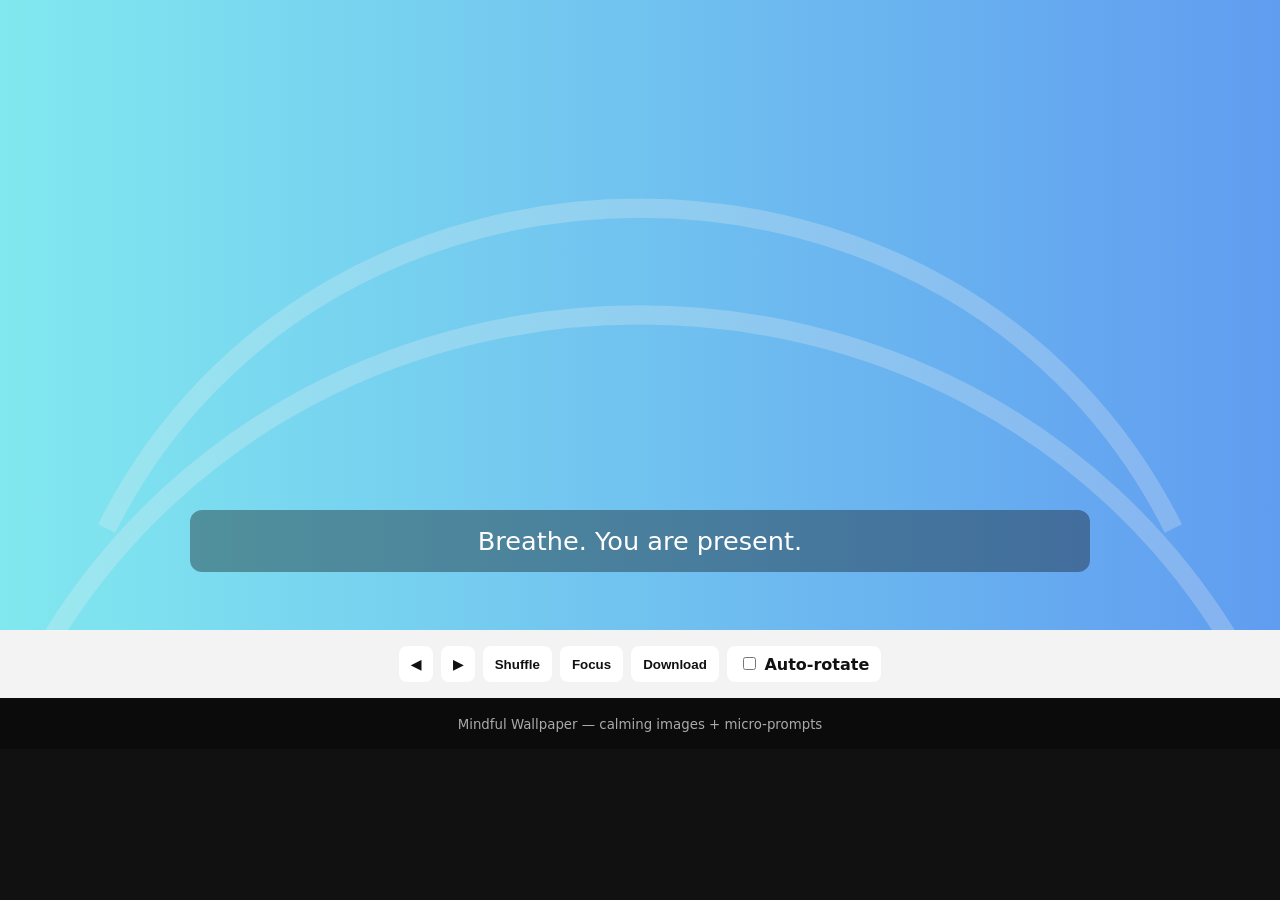
==== mindful-wallpaper/index.html @ 7bcd2928 "Add mindful-wallpaper scaffold" ====
<!doctype html>
<html lang="en">
<head>
  <meta charset="utf-8" />
  <meta name="viewport" content="width=device-width,initial-scale=1" />
  <title>Mindful Wallpaper</title>
  <link rel="stylesheet" href="styles.css" />
</head>
<body>
  <main class="app" id="app">
    <div class="wallpaper" id="wallpaper">
      <img id="bgImage" src="images/1.svg" alt="Calming background image" />
      <div class="overlay" id="overlay">
        <blockquote id="quote" class="quote" aria-live="polite"></blockquote>
      </div>
    </div>

    <nav class="controls" aria-label="Wallpaper controls">
      <button id="prevBtn" aria-label="Previous image">◀</button>
      <button id="nextBtn" aria-label="Next image">▶</button>
      <button id="shuffleBtn" aria-label="Shuffle images">Shuffle</button>
      <button id="focusBtn" aria-pressed="false" aria-label="Toggle focus mode">Focus</button>
      <button id="downloadBtn" aria-label="Download current image">Download</button>
      <label class="auto-rotate">
        <input id="autoToggle" type="checkbox" /> Auto-rotate
      </label>
    </nav>

    <footer class="footer">
      <small>Mindful Wallpaper — calming images + micro-prompts</small>
    </footer>
  </main>

  <script src="scripts.js" defer></script>
</body>
</html>
---- mindful-wallpaper/styles.css ----
:root{
  --control-bg: rgba(255,255,255,0.95);
  --overlay-bg: linear-gradient(to bottom, rgba(0,0,0,0.35), rgba(0,0,0,0.45));
  --accent: #3b82f6;
  --font-sans: system-ui, -apple-system, "Segoe UI", Roboto, "Helvetica Neue", Arial;
}

*{box-sizing:border-box}
html,body,#app{height:100%;margin:0;font-family:var(--font-sans);background:#111;color:#fff}

.wallpaper{
  position:relative;
  height:70vh;
  display:flex;
  align-items:center;
  justify-content:center;
  overflow:hidden;
  background:#000;
}

.wallpaper img{
  width:100%;
  height:100%;
  object-fit:cover;
  display:block;
  filter:brightness(0.94);
  transition:opacity 400ms ease;
}

.overlay{
  position:absolute;
  inset:0;
  display:flex;
  align-items:flex-end;
  justify-content:center;
  padding:2rem;
  background:transparent;
  pointer-events:none;
}

.quote{
  max-width:900px;
  width:100%;
  color:#fff;
  font-size:clamp(1rem, 2.5vw, 1.6rem);
  text-align:center;
  background:rgba(0,0,0,0.35);
  padding:1rem 1.25rem;
  border-radius:12px;
  pointer-events:auto;
}

.controls{
  display:flex;
  gap:.5rem;
  padding:1rem;
  justify-content:center;
  flex-wrap:wrap;
  background:var(--control-bg);
}

.controls button, .controls label{
  border:0;
  padding:.5rem .75rem;
  border-radius:8px;
  background:#fff;
  color:#111;
  cursor:pointer;
  font-weight:600;
}

.controls button:focus{outline:3px solid var(--accent)}
.footer{padding:1rem;text-align:center;color:#aaa;background:#0b0b0b}
.hidden { display:none !important; }
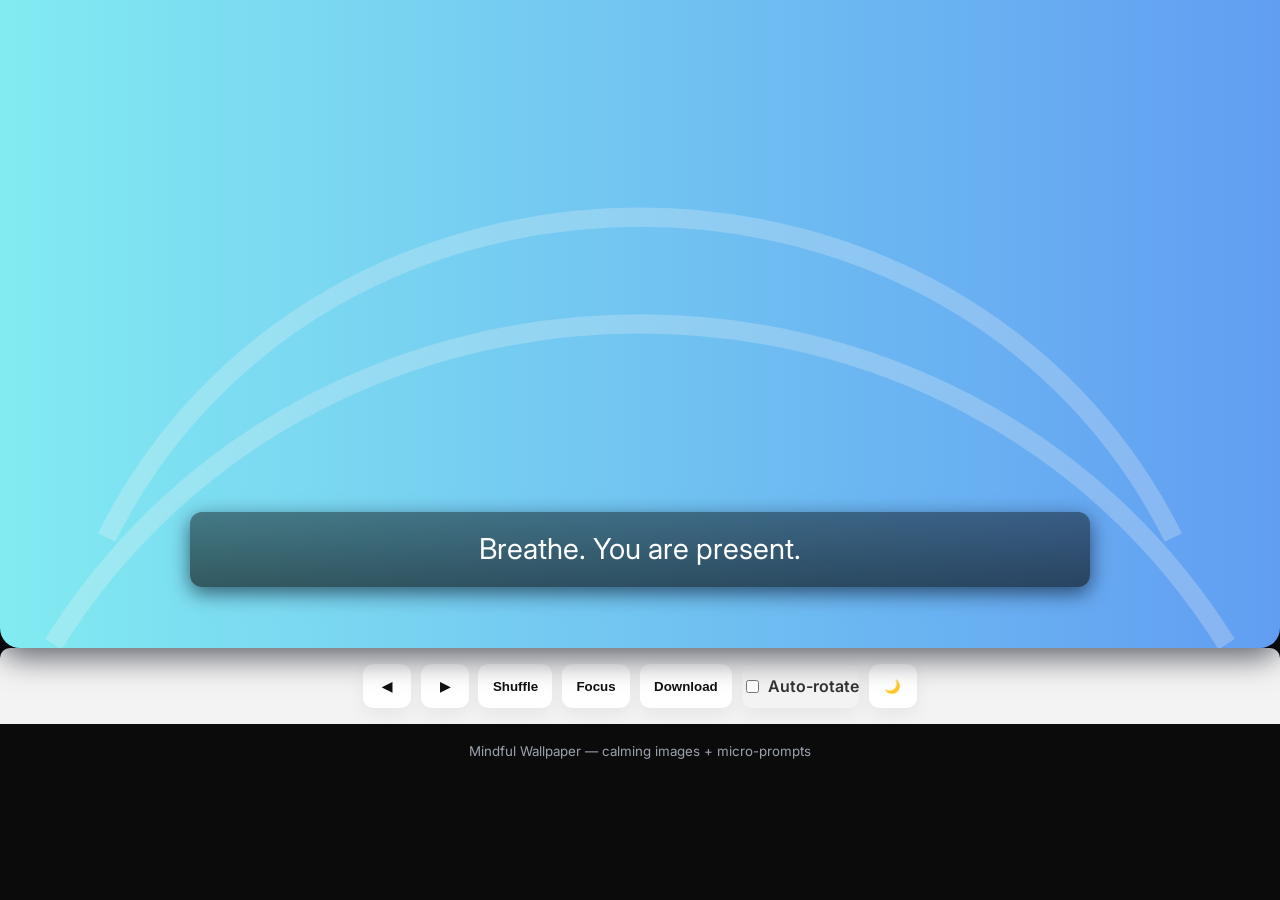
==== commit 7486de0a: "UI improvements: typography, theme toggle, styles, responsive tweaks" ====
--- a/mindful-wallpaper/index.html
+++ b/mindful-wallpaper/index.html
@@ -4,6 +4,10 @@
   <meta charset="utf-8" />
   <meta name="viewport" content="width=device-width,initial-scale=1" />
   <title>Mindful Wallpaper</title>
+  <!-- Fonts and styles -->
+  <link rel="preconnect" href="https://fonts.googleapis.com">
+  <link rel="preconnect" href="https://fonts.gstatic.com" crossorigin>
+  <link href="https://fonts.googleapis.com/css2?family=Inter:wght@300;400;600;700&display=swap" rel="stylesheet">
   <link rel="stylesheet" href="styles.css" />
 </head>
 <body>
@@ -24,6 +28,7 @@
       <label class="auto-rotate">
         <input id="autoToggle" type="checkbox" /> Auto-rotate
       </label>
+      <button id="themeBtn" aria-pressed="false" aria-label="Toggle light/dark theme">🌙</button>
     </nav>
 
     <footer class="footer">
--- a/mindful-wallpaper/styles.css
+++ b/mindful-wallpaper/styles.css
@@ -1,21 +1,30 @@
 :root{
+  --bg:#0b0b0b;
   --control-bg: rgba(255,255,255,0.95);
-  --overlay-bg: linear-gradient(to bottom, rgba(0,0,0,0.35), rgba(0,0,0,0.45));
+  --overlay-dark: linear-gradient(to bottom, rgba(0,0,0,0.45), rgba(0,0,0,0.6));
+  --overlay-light: linear-gradient(to bottom, rgba(255,255,255,0.18), rgba(255,255,255,0.08));
   --accent: #3b82f6;
-  --font-sans: system-ui, -apple-system, "Segoe UI", Roboto, "Helvetica Neue", Arial;
+  --muted: #9ca3af;
+  --radius: 12px;
+  --font-sans: 'Inter', system-ui, -apple-system, "Segoe UI", Roboto, "Helvetica Neue", Arial;
+  --control-height: 44px;
+  --control-gap: .6rem;
 }
 
 *{box-sizing:border-box}
-html,body,#app{height:100%;margin:0;font-family:var(--font-sans);background:#111;color:#fff}
+html,body,#app{height:100%;margin:0;font-family:var(--font-sans);background:var(--bg);color:#fff;-webkit-font-smoothing:antialiased}
 
 .wallpaper{
   position:relative;
-  height:70vh;
+  height:72vh;
   display:flex;
   align-items:center;
   justify-content:center;
   overflow:hidden;
   background:#000;
+  border-bottom-left-radius: 20px;
+  border-bottom-right-radius: 20px;
+  box-shadow: 0 10px 30px rgba(2,6,23,0.6);
 }
 
 .wallpaper img{
@@ -23,8 +32,13 @@
   height:100%;
   object-fit:cover;
   display:block;
-  filter:brightness(0.94);
-  transition:opacity 400ms ease;
+  filter:brightness(0.95);
+  transition:opacity 420ms cubic-bezier(.2,.9,.2,1), transform 420ms ease;
+}
+
+/* subtle parallax feel for image when hovering (will not run if reduced-motion) */
+@media (prefers-reduced-motion: no-preference) {
+  .wallpaper:hover img{ transform: scale(1.02) translateY(-4px); }
 }
 
 .overlay{
@@ -42,33 +56,86 @@
   max-width:900px;
   width:100%;
   color:#fff;
-  font-size:clamp(1rem, 2.5vw, 1.6rem);
+  font-size:clamp(1.1rem, 2.6vw, 1.8rem);
   text-align:center;
-  background:rgba(0,0,0,0.35);
-  padding:1rem 1.25rem;
-  border-radius:12px;
+  background: var(--overlay-dark);
+  padding:1.15rem 1.5rem;
+  border-radius:var(--radius);
   pointer-events:auto;
+  box-shadow: 0 6px 20px rgba(2,6,23,0.6);
+  backdrop-filter: blur(6px);
+  line-height:1.35;
 }
 
+/* Controls */
 .controls{
   display:flex;
-  gap:.5rem;
+  gap:var(--control-gap);
   padding:1rem;
   justify-content:center;
   flex-wrap:wrap;
   background:var(--control-bg);
+  border-top-left-radius:10px;
+  border-top-right-radius:10px;
+  align-items:center;
 }
 
 .controls button, .controls label{
   border:0;
-  padding:.5rem .75rem;
-  border-radius:8px;
+  padding:0 .9rem;
+  min-height:var(--control-height);
+  min-width:48px;
+  border-radius:10px;
   background:#fff;
   color:#111;
   cursor:pointer;
   font-weight:600;
+  display:inline-flex;
+  align-items:center;
+  justify-content:center;
+  gap:.4rem;
+  box-shadow: 0 6px 18px rgba(15,23,42,0.06);
+  transition: transform 160ms ease, box-shadow 160ms ease;
 }
 
-.controls button:focus{outline:3px solid var(--accent)}
-.footer{padding:1rem;text-align:center;color:#aaa;background:#0b0b0b}
-.hidden { display:none !important; }
+.controls button:hover{ transform: translateY(-3px); box-shadow: 0 10px 25px rgba(15,23,42,0.12); }
+.controls button:active{ transform: translateY(-1px); }
+
+.controls button:focus{ outline:3px solid var(--accent); outline-offset:2px; }
+
+/* make primary actions slightly tinted */
+.controls button.primary{
+  background: var(--accent);
+  color: white;
+  box-shadow: 0 8px 26px rgba(59,130,246,0.18);
+}
+
+/* small labels like auto-rotate */
+.controls label{
+  background:transparent;
+  color:#333;
+  font-weight:600;
+  gap:.4rem;
+  padding:0;
+}
+
+/* responsive: stack controls on small screens */
+@media (max-width:520px){
+  .controls{ padding:.75rem; gap:.45rem; }
+  .controls button{ padding:0 .6rem; min-height:48px; font-size:0.95rem; }
+  .quote{ font-size:1rem; padding:.85rem 1rem; border-radius:10px; }
+}
+
+/* footer and misc */
+.footer{padding:1rem;text-align:center;color:var(--muted);background:transparent}
+
+/* utility */
+.hidden{ display:none !important; }
+
+/* light theme (toggle via data-theme="light" on <html> or body) */
+:root[data-theme="light"]{
+  --control-bg: rgba(10,12,20,0.06);
+  --overlay-dark: var(--overlay-light);
+  --bg: #f8fafc;
+  color: #0b1220;
+}
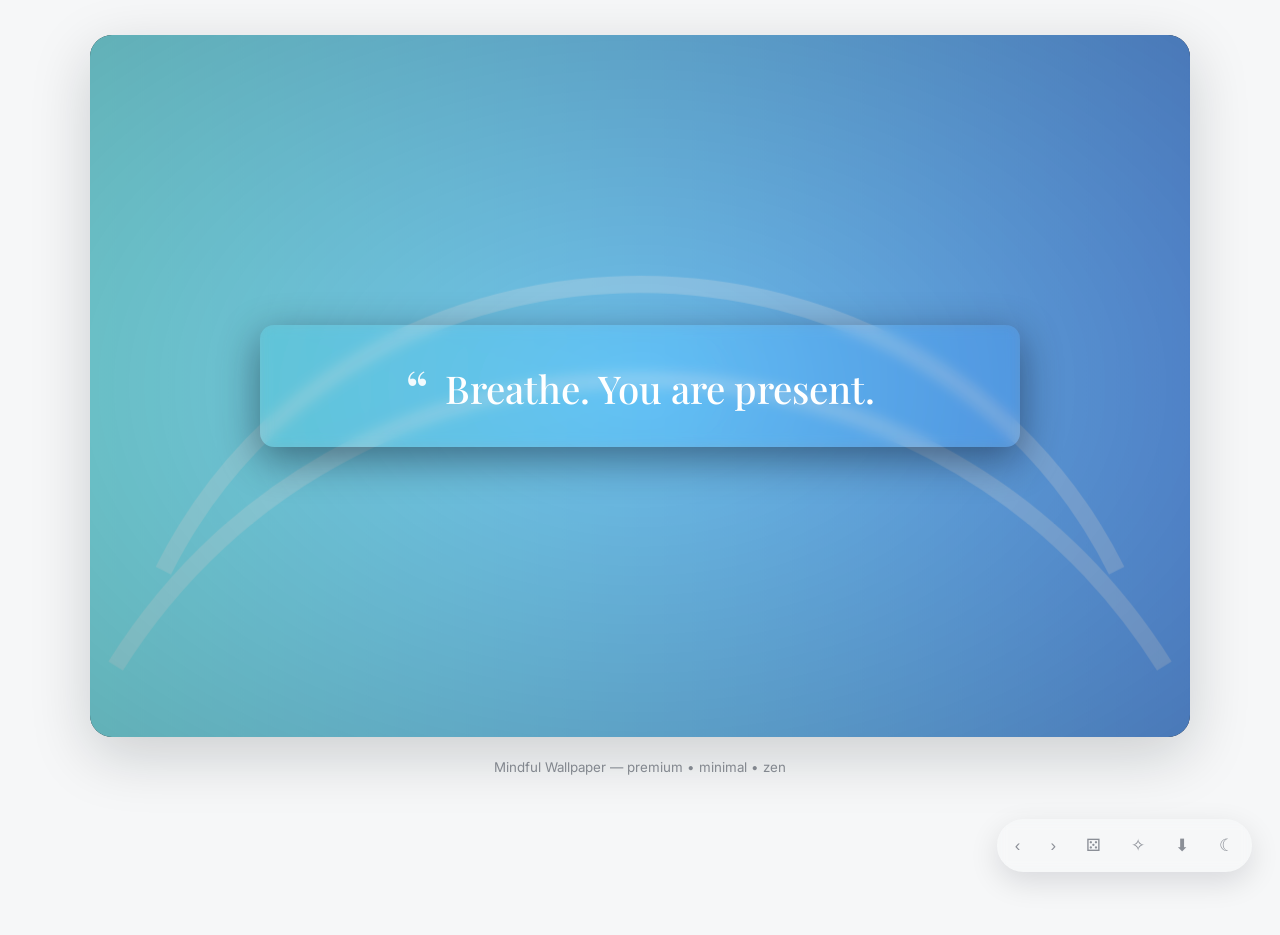
==== commit 9737028b: "Premium Zen UI: layout, fonts, Ken Burns, crossfade, floating controls" ====
--- a/mindful-wallpaper/index.html
+++ b/mindful-wallpaper/index.html
@@ -3,36 +3,42 @@
 <head>
   <meta charset="utf-8" />
   <meta name="viewport" content="width=device-width,initial-scale=1" />
-  <title>Mindful Wallpaper</title>
-  <!-- Fonts and styles -->
+  <title>Mindful Wallpaper — Premium Zen</title>
+  <!-- Fonts -->
   <link rel="preconnect" href="https://fonts.googleapis.com">
   <link rel="preconnect" href="https://fonts.gstatic.com" crossorigin>
-  <link href="https://fonts.googleapis.com/css2?family=Inter:wght@300;400;600;700&display=swap" rel="stylesheet">
+  <link href="https://fonts.googleapis.com/css2?family=Inter:wght@300;400;600&family=Playfair+Display:wght@400;700&display=swap" rel="stylesheet">
   <link rel="stylesheet" href="styles.css" />
 </head>
 <body>
   <main class="app" id="app">
-    <div class="wallpaper" id="wallpaper">
-      <img id="bgImage" src="images/1.svg" alt="Calming background image" />
+    <div class="wallpaper" id="wallpaper" aria-hidden="false">
+      <!-- Two layered images for smooth crossfade + gentle Ken Burns -->
+      <img id="bgA" class="bg active" src="images/1.svg" alt="Calming background image A" />
+      <img id="bgB" class="bg" src="images/2.svg" alt="Calming background image B" />
+
+      <div class="vignette" aria-hidden="true"></div>
+
       <div class="overlay" id="overlay">
-        <blockquote id="quote" class="quote" aria-live="polite"></blockquote>
+        <blockquote id="quote" class="quote" aria-live="polite">
+          <span class="mark">“</span>
+          <span id="quoteText"></span>
+        </blockquote>
       </div>
     </div>
 
-    <nav class="controls" aria-label="Wallpaper controls">
-      <button id="prevBtn" aria-label="Previous image">◀</button>
-      <button id="nextBtn" aria-label="Next image">▶</button>
-      <button id="shuffleBtn" aria-label="Shuffle images">Shuffle</button>
-      <button id="focusBtn" aria-pressed="false" aria-label="Toggle focus mode">Focus</button>
-      <button id="downloadBtn" aria-label="Download current image">Download</button>
-      <label class="auto-rotate">
-        <input id="autoToggle" type="checkbox" /> Auto-rotate
-      </label>
-      <button id="themeBtn" aria-pressed="false" aria-label="Toggle light/dark theme">🌙</button>
+    <!-- Floating minimal control bar -->
+    <nav class="controls floating" aria-label="Wallpaper controls">
+      <button id="prevBtn" class="icon" aria-label="Previous image">‹</button>
+      <button id="nextBtn" class="icon" aria-label="Next image">›</button>
+      <button id="shuffleBtn" class="icon" aria-label="Shuffle images">⚄</button>
+      <button id="focusBtn" class="icon" aria-pressed="false" aria-label="Toggle focus mode">✧</button>
+      <button id="downloadBtn" class="icon" aria-label="Download current image">⬇</button>
+      <button id="themeBtn" class="icon" aria-pressed="false" aria-label="Toggle light/dark theme">☾</button>
     </nav>
 
     <footer class="footer">
-      <small>Mindful Wallpaper — calming images + micro-prompts</small>
+      <small>Mindful Wallpaper — premium • minimal • zen</small>
     </footer>
   </main>
 
--- a/mindful-wallpaper/styles.css
+++ b/mindful-wallpaper/styles.css
@@ -1,141 +1,117 @@
+/* Premium / Minimal / Zen styles */
 :root{
-  --bg:#0b0b0b;
-  --control-bg: rgba(255,255,255,0.95);
-  --overlay-dark: linear-gradient(to bottom, rgba(0,0,0,0.45), rgba(0,0,0,0.6));
-  --overlay-light: linear-gradient(to bottom, rgba(255,255,255,0.18), rgba(255,255,255,0.08));
-  --accent: #3b82f6;
-  --muted: #9ca3af;
-  --radius: 12px;
-  --font-sans: 'Inter', system-ui, -apple-system, "Segoe UI", Roboto, "Helvetica Neue", Arial;
-  --control-height: 44px;
-  --control-gap: .6rem;
+  --bg:#f6f7f8;
+  --panel: rgba(255,255,255,0.6);
+  --accent:#7aa7ff;
+  --muted:#8b8f97;
+  --quote-bg: rgba(10,14,18,0.28);
+  --radius:18px;
+  --glass: rgba(255,255,255,0.06);
+  --font-sans: 'Inter', system-ui, -apple-system, "Segoe UI", Roboto, Arial;
+  --font-serif: 'Playfair Display', Georgia, serif;
 }
 
 *{box-sizing:border-box}
-html,body,#app{height:100%;margin:0;font-family:var(--font-sans);background:var(--bg);color:#fff;-webkit-font-smoothing:antialiased}
+html,body,#app{height:100%;margin:0;font-family:var(--font-sans);background:var(--bg);color:#0b1220}
 
 .wallpaper{
   position:relative;
-  height:72vh;
+  height:78vh;
   display:flex;
   align-items:center;
   justify-content:center;
   overflow:hidden;
   background:#000;
-  border-bottom-left-radius: 20px;
-  border-bottom-right-radius: 20px;
-  box-shadow: 0 10px 30px rgba(2,6,23,0.6);
+  border-radius:22px;
+  margin:2.2rem auto 1.2rem;
+  max-width:1100px;
+  box-shadow: 0 18px 60px rgba(12,20,30,0.18);
 }
 
-.wallpaper img{
+/* layered background images */
+.bg{
+  position:absolute;
+  inset:0;
   width:100%;
   height:100%;
   object-fit:cover;
-  display:block;
-  filter:brightness(0.95);
-  transition:opacity 420ms cubic-bezier(.2,.9,.2,1), transform 420ms ease;
+  opacity:0;
+  transform: scale(1) translateY(0);
+  transition: opacity 900ms ease, transform 18s ease;
+  will-change: opacity, transform;
+}
+.bg.active{ opacity:1; }
+
+/* gentle Ken Burns (slow scale/translate) - disabled when prefers-reduced-motion */
+@media (prefers-reduced-motion: no-preference){
+  .bg.active{ transform: scale(1.04) translateY(-6px); }
 }
 
-/* subtle parallax feel for image when hovering (will not run if reduced-motion) */
-@media (prefers-reduced-motion: no-preference) {
-  .wallpaper:hover img{ transform: scale(1.02) translateY(-4px); }
+.vignette{ position:absolute; inset:0; pointer-events:none; background:radial-gradient(ellipse at center, rgba(0,0,0,0.08), rgba(0,0,0,0.28)); }
+
+.overlay{ position:absolute; inset:0; display:flex; align-items:center; justify-content:center; pointer-events:none; padding:3.2rem; }
+
+.quote{
+  max-width:760px;
+  width:100%;
+  color:#fff;
+  font-family:var(--font-serif);
+  font-size:clamp(1.6rem, 3.2vw, 2.4rem);
+  text-align:center;
+  background: linear-gradient(180deg, rgba(255,255,255,0.02), rgba(255,255,255,0.02));
+  padding:2.2rem 2.4rem;
+  border-radius:14px;
+  pointer-events:auto;
+  backdrop-filter: blur(6px) saturate(120%);
+  box-shadow: 0 12px 40px rgba(2,6,23,0.45);
+  line-height:1.18;
+  position:relative;
 }
 
-.overlay{
-  position:absolute;
-  inset:0;
+.quote .mark{ display:inline-block; font-size:3.6rem; line-height:0.8; margin-right:0.4rem; color:rgba(255,255,255,0.92); vertical-align:middle; font-family:var(--font-serif); }
+
+.quote #quoteText{ display:inline-block; vertical-align:middle; font-weight:500; }
+
+/* Floating minimal controls */
+.controls.floating{
+  position: absolute;
+  right:28px;
+  bottom:28px;
   display:flex;
-  align-items:flex-end;
-  justify-content:center;
-  padding:2rem;
-  background:transparent;
-  pointer-events:none;
+  gap:10px;
+  background: rgba(255,255,255,0.06);
+  padding:8px;
+  border-radius:999px;
+  backdrop-filter: blur(6px);
+  box-shadow: 0 10px 30px rgba(2,6,23,0.12);
+  pointer-events:auto;
 }
 
-.quote{
-  max-width:900px;
-  width:100%;
-  color:#fff;
-  font-size:clamp(1.1rem, 2.6vw, 1.8rem);
-  text-align:center;
-  background: var(--overlay-dark);
-  padding:1.15rem 1.5rem;
-  border-radius:var(--radius);
-  pointer-events:auto;
-  box-shadow: 0 6px 20px rgba(2,6,23,0.6);
-  backdrop-filter: blur(6px);
-  line-height:1.35;
+.controls .icon{
+  background:transparent;
+  border:0;
+  padding:8px 10px;
+  color:var(--muted);
+  font-size:1.05rem;
+  border-radius:999px;
+  cursor:pointer;
+  transition: transform 160ms ease, color 160ms ease, background 160ms ease;
+}
+.controls .icon:hover{ transform: translateY(-4px); color:var(--accent); background:rgba(255,255,255,0.04); }
+.controls .icon:focus{ outline:2px solid rgba(122,167,255,0.22); outline-offset:3px; }
+
+.footer{ text-align:center; color:var(--muted); margin-bottom:2rem; }
+
+/* responsive */
+@media (max-width:720px){
+  .wallpaper{ height:64vh; margin:1.4rem 1rem; }
+  .quote{ font-size:1.1rem; padding:1.2rem 1.4rem; }
+  .controls.floating{ right:18px; bottom:18px; gap:8px; }
 }
 
-/* Controls */
-.controls{
-  display:flex;
-  gap:var(--control-gap);
-  padding:1rem;
-  justify-content:center;
-  flex-wrap:wrap;
-  background:var(--control-bg);
-  border-top-left-radius:10px;
-  border-top-right-radius:10px;
-  align-items:center;
+/* reduced motion: simplify transitions */
+@media (prefers-reduced-motion: reduce){
+  .bg{ transition:none !important; transform:none !important; }
+  .bg.active{ transform:none !important; }
+  .controls .icon:hover{ transform:none; }
 }
-
-.controls button, .controls label{
-  border:0;
-  padding:0 .9rem;
-  min-height:var(--control-height);
-  min-width:48px;
-  border-radius:10px;
-  background:#fff;
-  color:#111;
-  cursor:pointer;
-  font-weight:600;
-  display:inline-flex;
-  align-items:center;
-  justify-content:center;
-  gap:.4rem;
-  box-shadow: 0 6px 18px rgba(15,23,42,0.06);
-  transition: transform 160ms ease, box-shadow 160ms ease;
-}
-
-.controls button:hover{ transform: translateY(-3px); box-shadow: 0 10px 25px rgba(15,23,42,0.12); }
-.controls button:active{ transform: translateY(-1px); }
-
-.controls button:focus{ outline:3px solid var(--accent); outline-offset:2px; }
-
-/* make primary actions slightly tinted */
-.controls button.primary{
-  background: var(--accent);
-  color: white;
-  box-shadow: 0 8px 26px rgba(59,130,246,0.18);
-}
-
-/* small labels like auto-rotate */
-.controls label{
-  background:transparent;
-  color:#333;
-  font-weight:600;
-  gap:.4rem;
-  padding:0;
-}
-
-/* responsive: stack controls on small screens */
-@media (max-width:520px){
-  .controls{ padding:.75rem; gap:.45rem; }
-  .controls button{ padding:0 .6rem; min-height:48px; font-size:0.95rem; }
-  .quote{ font-size:1rem; padding:.85rem 1rem; border-radius:10px; }
-}
-
-/* footer and misc */
-.footer{padding:1rem;text-align:center;color:var(--muted);background:transparent}
-
-/* utility */
-.hidden{ display:none !important; }
-
-/* light theme (toggle via data-theme="light" on <html> or body) */
-:root[data-theme="light"]{
-  --control-bg: rgba(10,12,20,0.06);
-  --overlay-dark: var(--overlay-light);
-  --bg: #f8fafc;
-  color: #0b1220;
-}
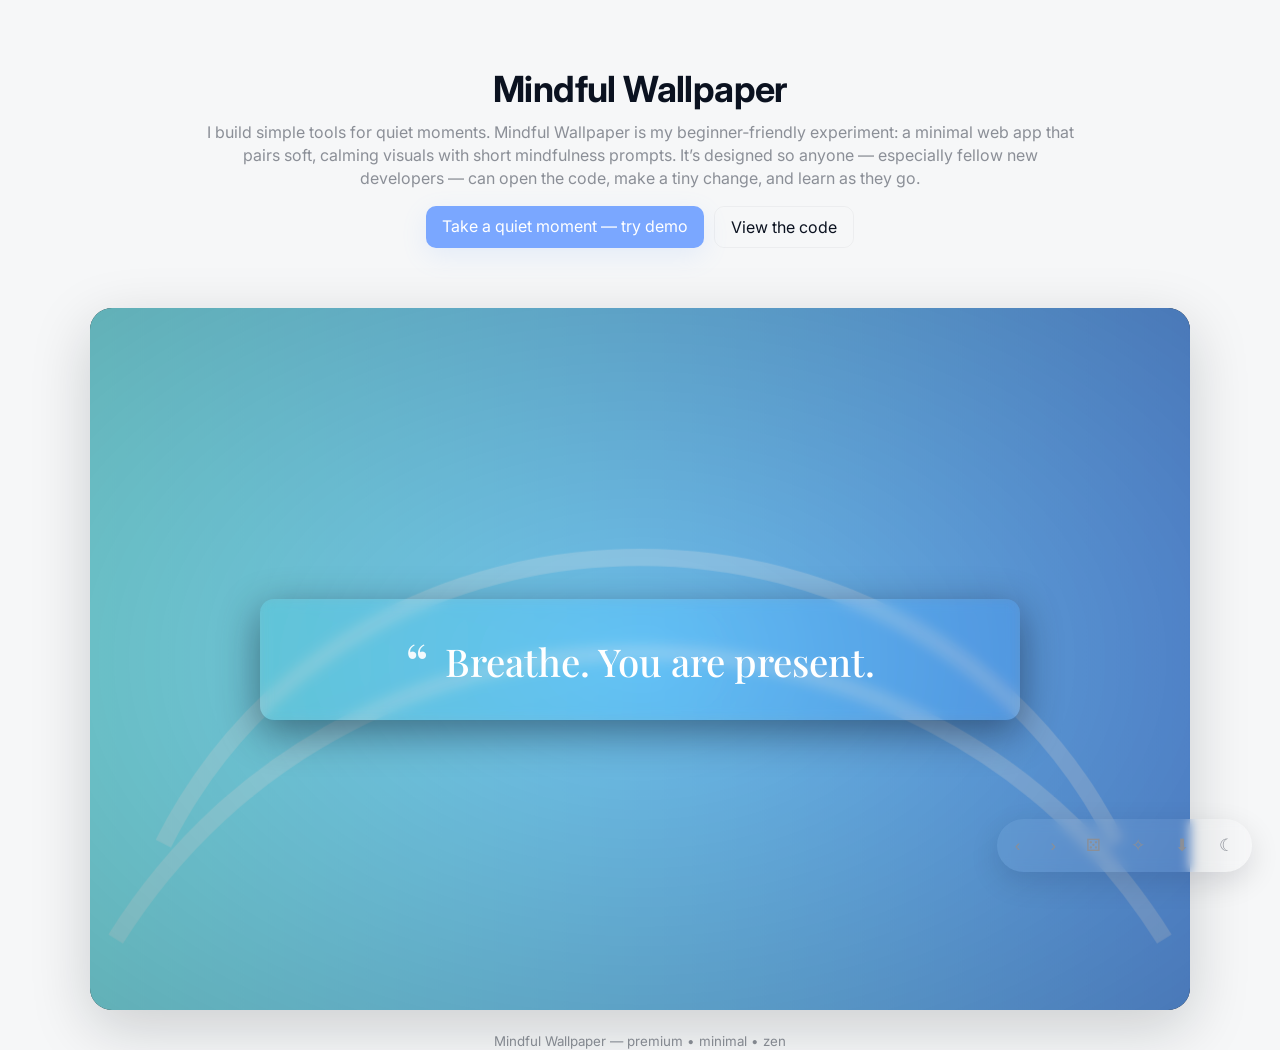
==== commit 71007afe: "Add README landing intro + hero HTML and minimal hero styles (readme-and-hero)" ====
--- a/mindful-wallpaper/index.html
+++ b/mindful-wallpaper/index.html
@@ -12,6 +12,19 @@
 </head>
 <body>
   <main class="app" id="app">
+
+    <!-- Hero / intro for the landing page -->
+    <section class="hero">
+      <div class="hero-inner">
+        <h1>Mindful Wallpaper</h1>
+        <p class="lead">I build simple tools for quiet moments. Mindful Wallpaper is my beginner‑friendly experiment: a minimal web app that pairs soft, calming visuals with short mindfulness prompts. It’s designed so anyone — especially fellow new developers — can open the code, make a tiny change, and learn as they go.</p>
+        <div class="cta">
+          <a class="btn primary" href="https://kimberlybruton-sys.github.io/Repository-1_KB/" target="_blank" rel="noopener">Take a quiet moment — try demo</a>
+          <a class="btn" href="https://github.com/kimberlybruton-sys/Repository-1_KB/tree/main/mindful-wallpaper" target="_blank" rel="noopener">View the code</a>
+        </div>
+      </div>
+    </section>
+
     <div class="wallpaper" id="wallpaper" aria-hidden="false">
       <!-- Two layered images for smooth crossfade + gentle Ken Burns -->
       <img id="bgA" class="bg active" src="images/1.svg" alt="Calming background image A" />
--- a/mindful-wallpaper/styles.css
+++ b/mindful-wallpaper/styles.css
@@ -14,6 +14,15 @@
 *{box-sizing:border-box}
 html,body,#app{height:100%;margin:0;font-family:var(--font-sans);background:var(--bg);color:#0b1220}
 
+/* HERO */
+.hero{ max-width:1100px; margin:2rem auto 0; padding:1rem 1.25rem }
+.hero-inner{ background:transparent; padding:1.2rem 1.6rem; border-radius:12px; text-align:center }
+.hero h1{ margin:0; font-size:clamp(1.6rem, 3.2vw, 2.25rem); letter-spacing: -0.6px }
+.hero .lead{ margin:.6rem auto 1rem; color:var(--muted); max-width:880px; line-height:1.45 }
+.cta{ display:flex; gap:.6rem; justify-content:center; flex-wrap:wrap }
+.btn{ display:inline-block; padding:.6rem 1rem; border-radius:10px; text-decoration:none; color:inherit; border:1px solid rgba(11,17,32,0.04) }
+.btn.primary{ background:var(--accent); color:white; box-shadow: 0 8px 26px rgba(122,167,255,0.14); border:0 }
+
 .wallpaper{
   position:relative;
   height:78vh;
@@ -23,7 +32,7 @@
   overflow:hidden;
   background:#000;
   border-radius:22px;
-  margin:2.2rem auto 1.2rem;
+  margin:1.6rem auto 1.2rem;
   max-width:1100px;
   box-shadow: 0 18px 60px rgba(12,20,30,0.18);
 }
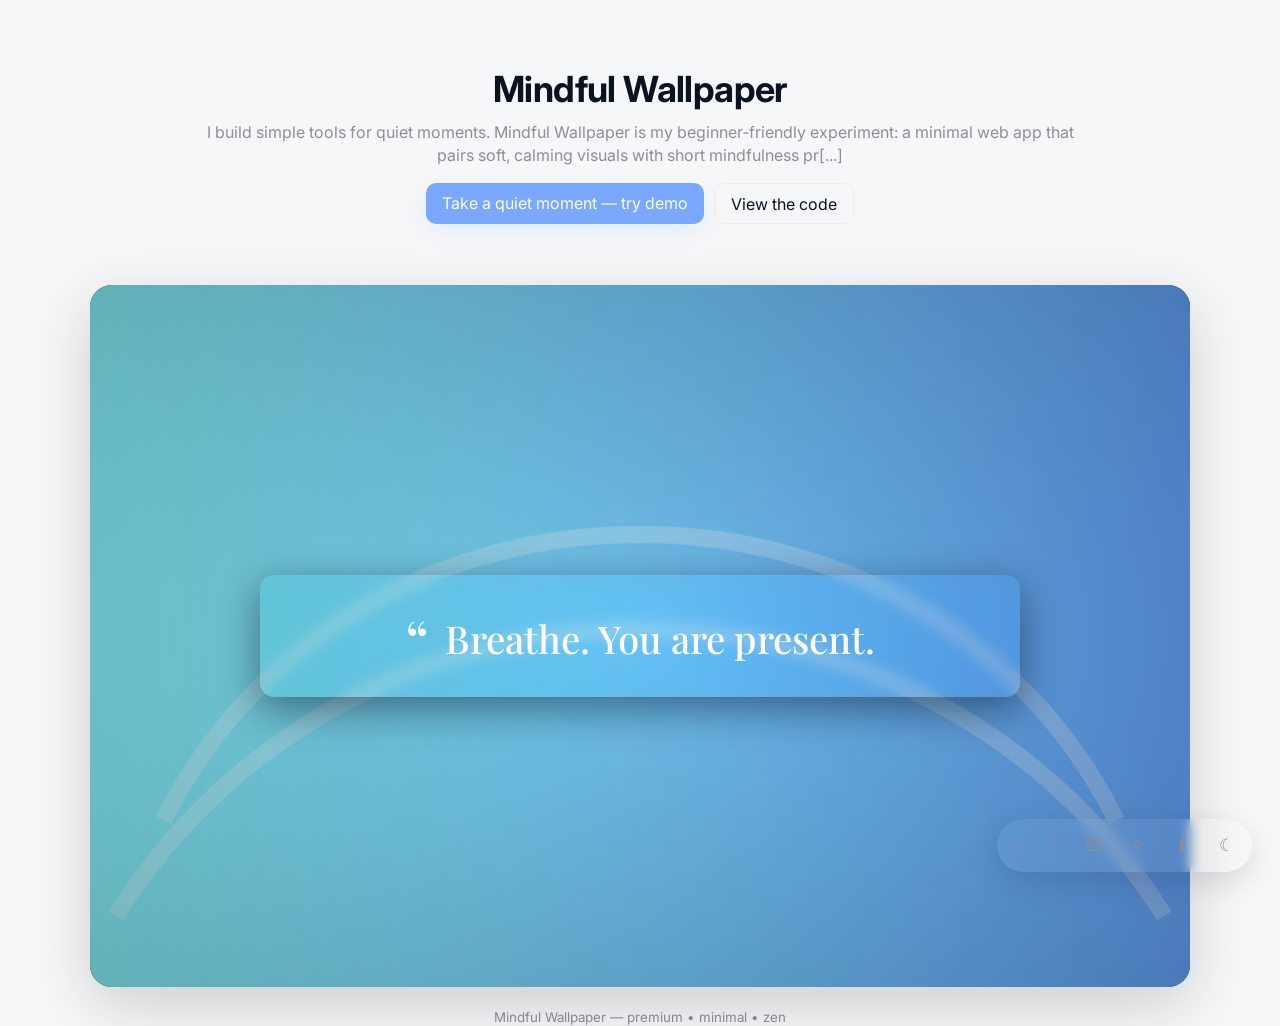
==== commit 6677747d: "Add controls CTA that focuses wallpaper controls and adds focusControls helper (fix/controls-cta)" ====
--- a/mindful-wallpaper/index.html
+++ b/mindful-wallpaper/index.html
@@ -17,9 +17,9 @@
     <section class="hero">
       <div class="hero-inner">
         <h1>Mindful Wallpaper</h1>
-        <p class="lead">I build simple tools for quiet moments. Mindful Wallpaper is my beginner‑friendly experiment: a minimal web app that pairs soft, calming visuals with short mindfulness prompts. It’s designed so anyone — especially fellow new developers — can open the code, make a tiny change, and learn as they go.</p>
+        <p class="lead">I build simple tools for quiet moments. Mindful Wallpaper is my beginner‑friendly experiment: a minimal web app that pairs soft, calming visuals with short mindfulness pr[...]
         <div class="cta">
-          <a class="btn primary" href="https://kimberlybruton-sys.github.io/Repository-1_KB/" target="_blank" rel="noopener">Take a quiet moment — try demo</a>
+          <a class="btn primary" href="#controls" onclick="focusControls()" rel="noopener">Take a quiet moment — try demo</a>
           <a class="btn" href="https://github.com/kimberlybruton-sys/Repository-1_KB/tree/main/mindful-wallpaper" target="_blank" rel="noopener">View the code</a>
         </div>
       </div>
@@ -35,13 +35,13 @@
       <div class="overlay" id="overlay">
         <blockquote id="quote" class="quote" aria-live="polite">
           <span class="mark">“</span>
-          <span id="quoteText"></span>
+          <span id="quoteText">Breathe. You are present.</span>
         </blockquote>
       </div>
     </div>
 
     <!-- Floating minimal control bar -->
-    <nav class="controls floating" aria-label="Wallpaper controls">
+    <nav id="controls" class="controls floating" aria-label="Wallpaper controls">
       <button id="prevBtn" class="icon" aria-label="Previous image">‹</button>
       <button id="nextBtn" class="icon" aria-label="Next image">›</button>
       <button id="shuffleBtn" class="icon" aria-label="Shuffle images">⚄</button>
